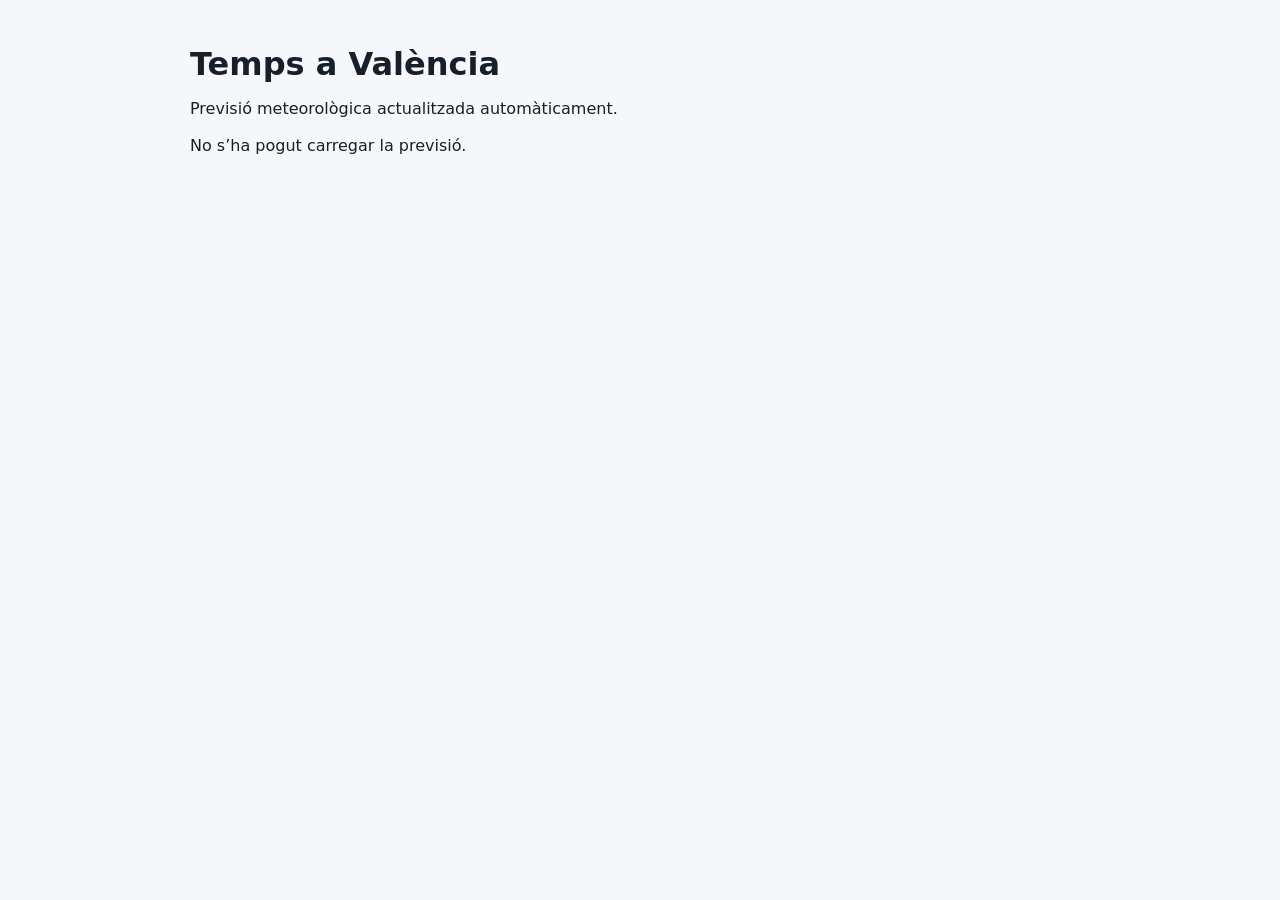
==== index.html @ 45009361 "Crea prova meteorològica de València" ====
<!doctype html>
<html lang="ca">
<head>
<meta charset="utf-8"><meta name="viewport" content="width=device-width,initial-scale=1">
<title>Temps a València</title>
<style>body{font-family:system-ui,sans-serif;max-width:900px;margin:auto;padding:24px;background:#f5f7fa;color:#17202a}h1{margin-bottom:4px}.grid{display:grid;grid-template-columns:repeat(auto-fit,minmax(130px,1fr));gap:12px}.card{background:white;padding:16px;border-radius:14px;box-shadow:0 2px 10px #0001}.date{font-weight:700}.max{font-size:1.35rem;font-weight:700}.min{color:#607080}#status{margin:18px 0}</style>
</head><body><h1>Temps a València</h1><p>Previsió meteorològica actualitzada automàticament.</p><div id="status">Carregant previsió…</div><div id="forecast" class="grid"></div>
<script>
const url='https://api.open-meteo.com/v1/forecast?latitude=39.4699&longitude=-0.3763&daily=temperature_2m_max,temperature_2m_min,precipitation_probability_max&timezone=Europe%2FMadrid&forecast_days=16';
fetch(url).then(r=>r.json()).then(d=>{document.getElementById('status').textContent='Previsió dels pròxims '+d.daily.time.length+' dies';document.getElementById('forecast').innerHTML=d.daily.time.map((x,i)=>`<div class="card"><div class="date">${new Date(x+'T12:00:00').toLocaleDateString('ca-ES',{weekday:'short',day:'numeric',month:'short'})}</div><div class="max">${Math.round(d.daily.temperature_2m_max[i])} °C</div><div class="min">mín. ${Math.round(d.daily.temperature_2m_min[i])} °C</div><div>Pluja: ${d.daily.precipitation_probability_max[i]??'—'}%</div></div>`).join('')}).catch(()=>document.getElementById('status').textContent='No s’ha pogut carregar la previsió.');
</script></body></html>
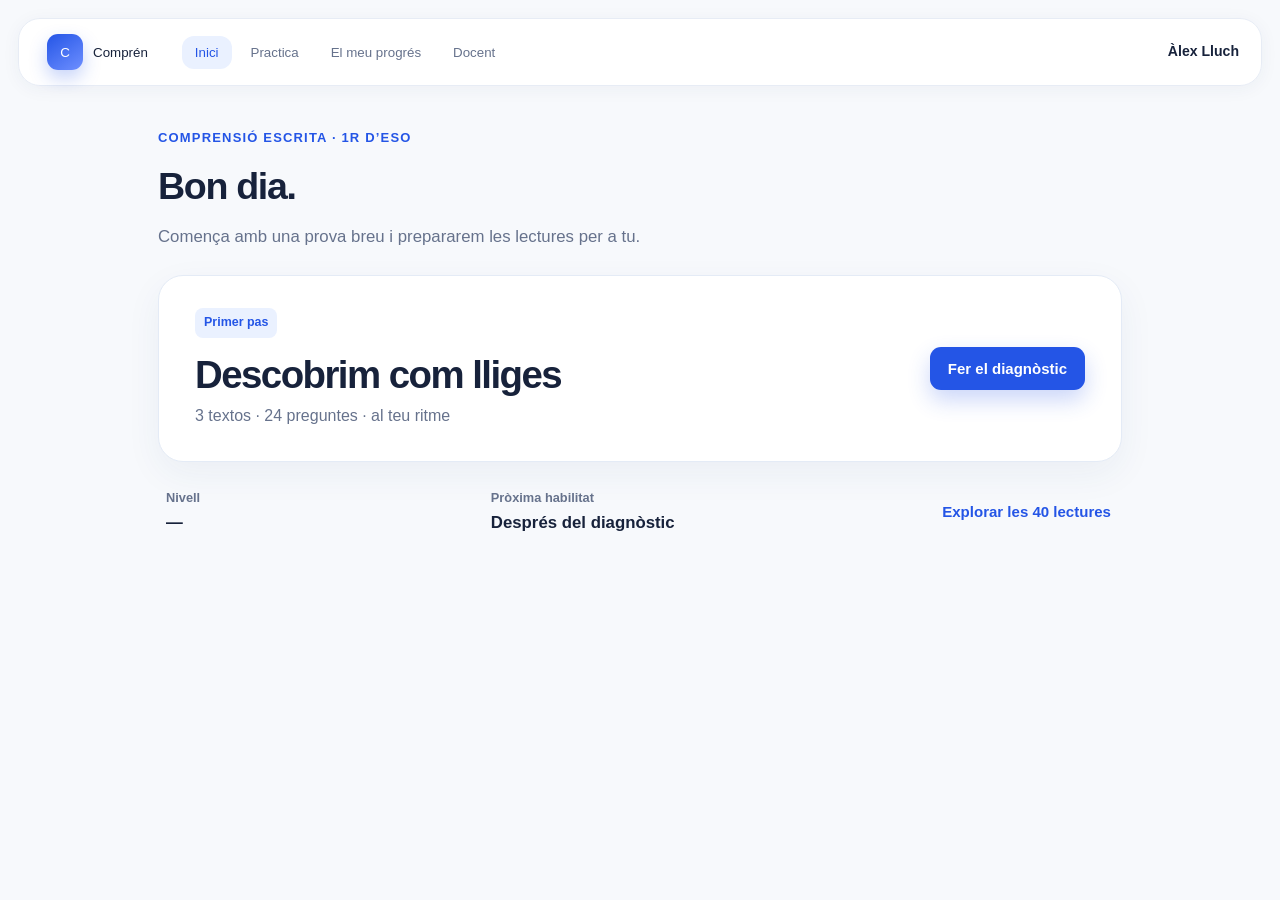
==== commit 8b27f5d4: "Publica Comprén: còpia del site de comprensió escrita per a 1r d’ESO" ====
--- a/index.html
+++ b/index.html
@@ -1,11 +1,13 @@
 <!doctype html>
 <html lang="ca">
 <head>
-<meta charset="utf-8"><meta name="viewport" content="width=device-width,initial-scale=1">
-<title>Temps a València</title>
-<style>body{font-family:system-ui,sans-serif;max-width:900px;margin:auto;padding:24px;background:#f5f7fa;color:#17202a}h1{margin-bottom:4px}.grid{display:grid;grid-template-columns:repeat(auto-fit,minmax(130px,1fr));gap:12px}.card{background:white;padding:16px;border-radius:14px;box-shadow:0 2px 10px #0001}.date{font-weight:700}.max{font-size:1.35rem;font-weight:700}.min{color:#607080}#status{margin:18px 0}</style>
-</head><body><h1>Temps a València</h1><p>Previsió meteorològica actualitzada automàticament.</p><div id="status">Carregant previsió…</div><div id="forecast" class="grid"></div>
-<script>
-const url='https://api.open-meteo.com/v1/forecast?latitude=39.4699&longitude=-0.3763&daily=temperature_2m_max,temperature_2m_min,precipitation_probability_max&timezone=Europe%2FMadrid&forecast_days=16';
-fetch(url).then(r=>r.json()).then(d=>{document.getElementById('status').textContent='Previsió dels pròxims '+d.daily.time.length+' dies';document.getElementById('forecast').innerHTML=d.daily.time.map((x,i)=>`<div class="card"><div class="date">${new Date(x+'T12:00:00').toLocaleDateString('ca-ES',{weekday:'short',day:'numeric',month:'short'})}</div><div class="max">${Math.round(d.daily.temperature_2m_max[i])} °C</div><div class="min">mín. ${Math.round(d.daily.temperature_2m_min[i])} °C</div><div>Pluja: ${d.daily.precipitation_probability_max[i]??'—'}%</div></div>`).join('')}).catch(()=>document.getElementById('status').textContent='No s’ha pogut carregar la previsió.');
-</script></body></html>+  <meta charset="utf-8">
+  <meta name="viewport" content="width=device-width,initial-scale=1">
+  <meta http-equiv="refresh" content="0;url=./compren/">
+  <title>Comprén · Comprensió escrita</title>
+  <link rel="canonical" href="https://lluchvalencia.github.io/webs-educatives/compren/">
+</head>
+<body>
+  <p><a href="./compren/">Entrar en Comprén</a></p>
+</body>
+</html>
